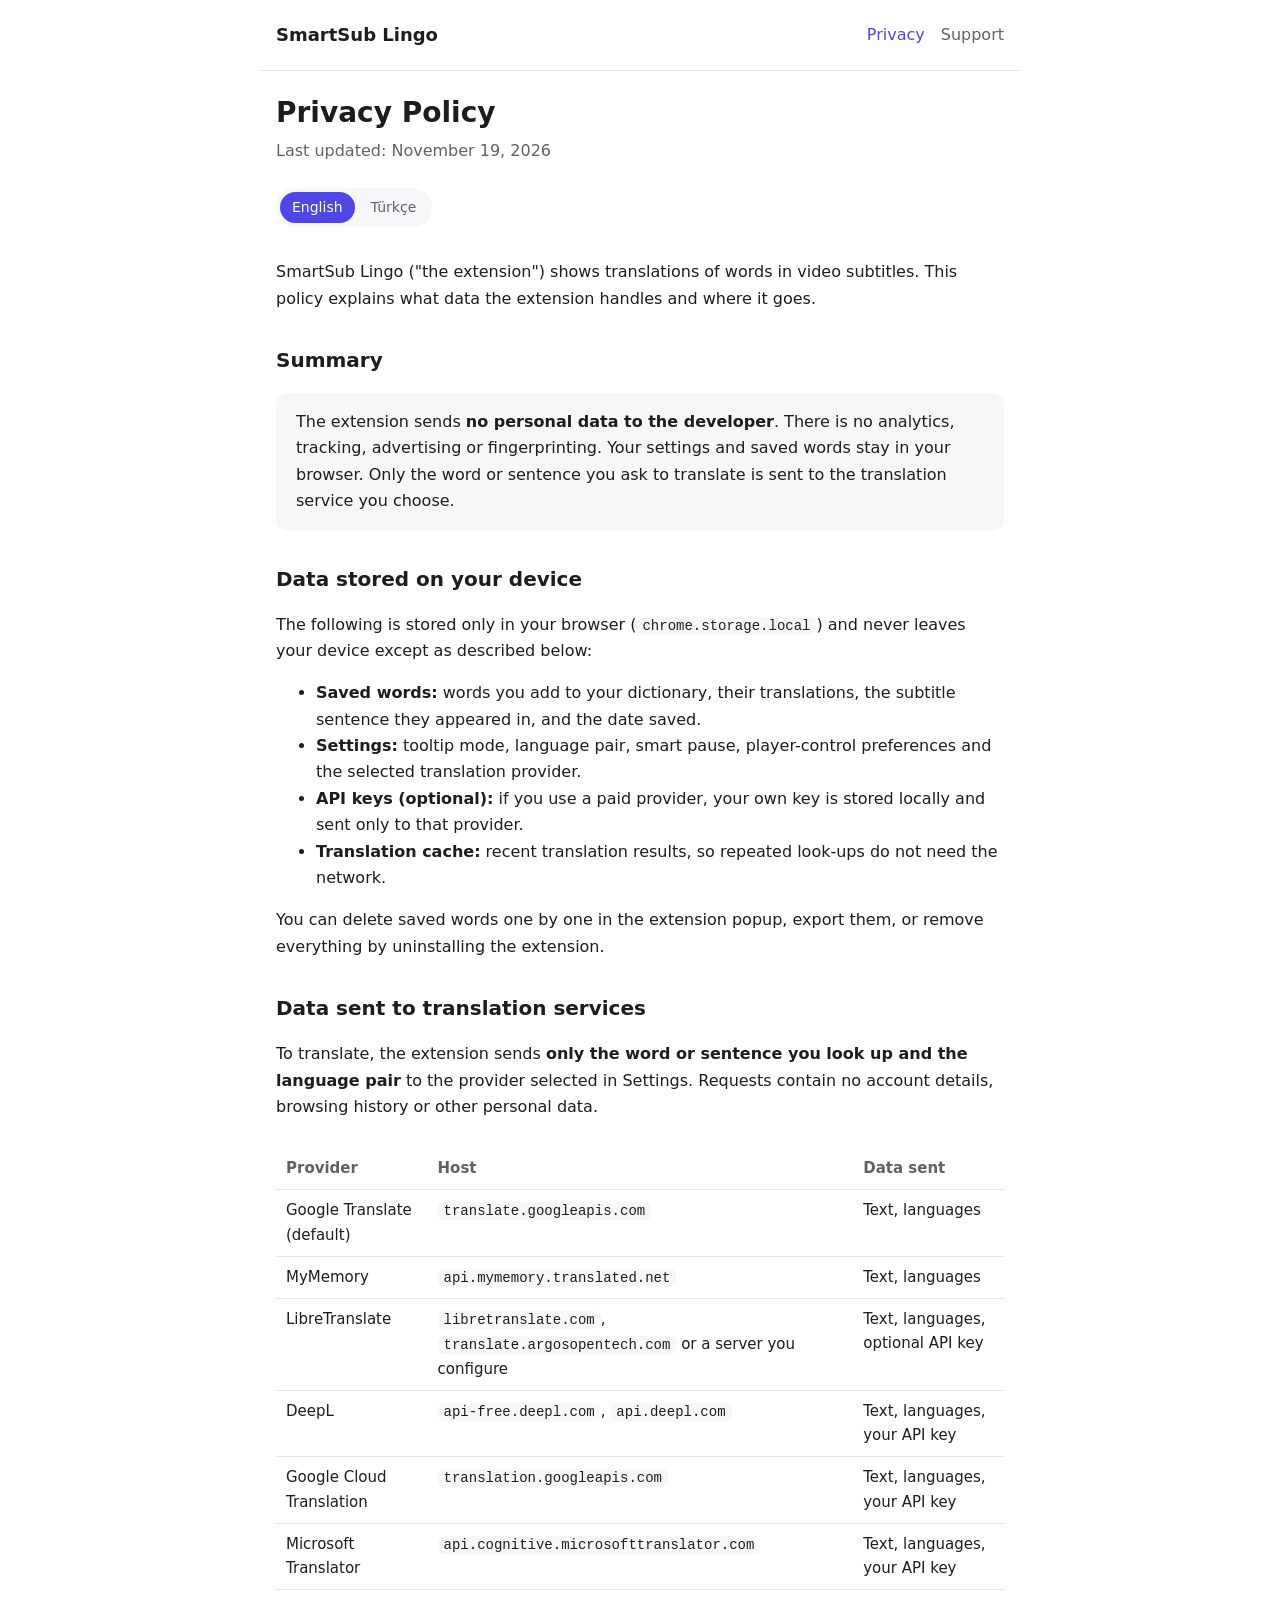
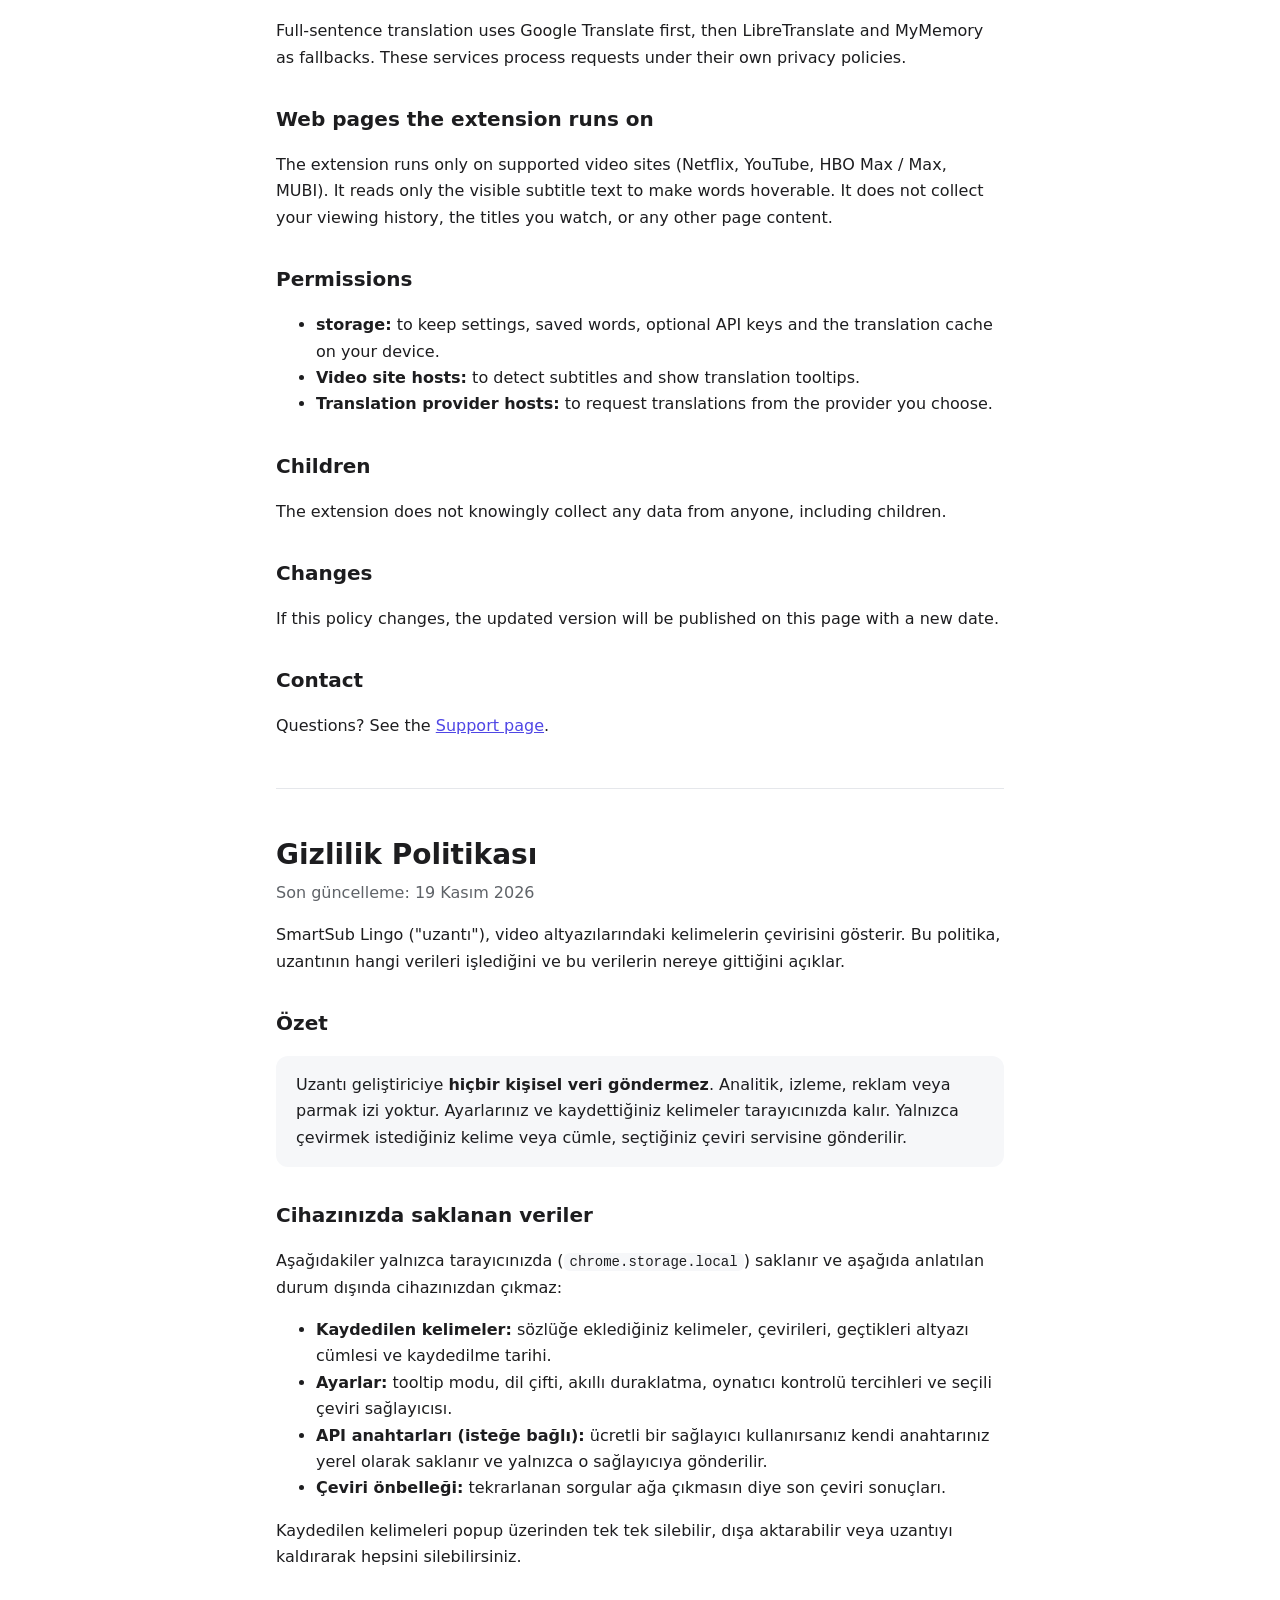
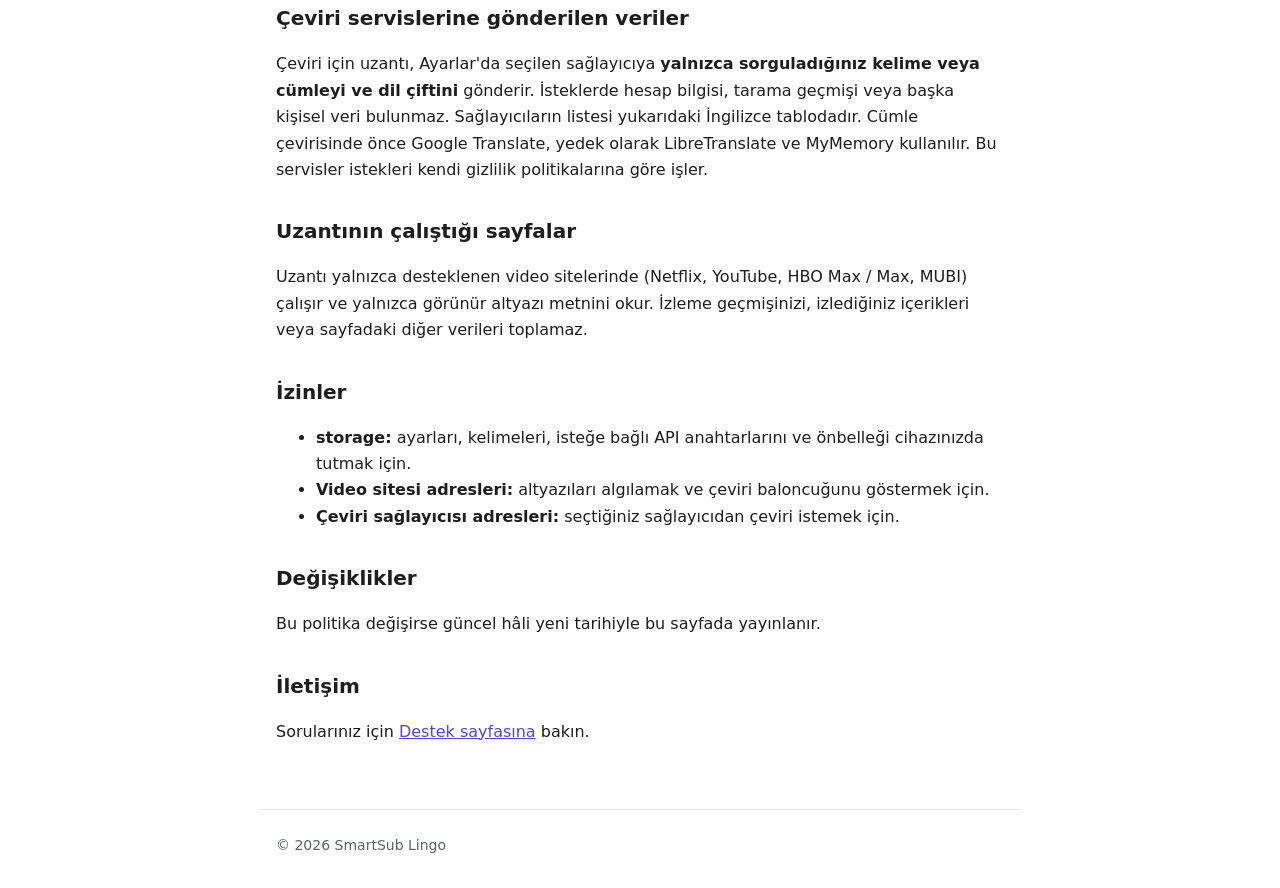
==== privacy.html @ 94be71d1 "Add landing, privacy policy and support pages" ====
<!doctype html>
<html lang="en">
<head>
<meta charset="utf-8">
<meta name="viewport" content="width=device-width, initial-scale=1">
<title>Privacy Policy — SmartSub Lingo</title>
<meta name="description" content="How the SmartSub Lingo browser extension handles your data.">
<link rel="stylesheet" href="style.css">
</head>
<body>
<header>
  <a class="brand" href="./">SmartSub Lingo</a>
  <nav><a href="privacy.html" aria-current="page">Privacy</a><a href="support.html">Support</a></nav>
</header>
<main>
  <h1>Privacy Policy</h1>
  <p class="meta">Last updated: November 19, 2026</p>
  <div class="lang"><a class="on" href="#en">English</a><a href="#tr">Türkçe</a></div>

  <section id="en">
    <p>SmartSub Lingo ("the extension") shows translations of words in video subtitles. This policy explains what data the extension handles and where it goes.</p>

    <h2>Summary</h2>
    <div class="card">
      <p style="margin:0">The extension sends <strong>no personal data to the developer</strong>. There is no analytics, tracking, advertising or fingerprinting. Your settings and saved words stay in your browser. Only the word or sentence you ask to translate is sent to the translation service you choose.</p>
    </div>

    <h2>Data stored on your device</h2>
    <p>The following is stored only in your browser (<code>chrome.storage.local</code>) and never leaves your device except as described below:</p>
    <ul>
      <li><strong>Saved words:</strong> words you add to your dictionary, their translations, the subtitle sentence they appeared in, and the date saved.</li>
      <li><strong>Settings:</strong> tooltip mode, language pair, smart pause, player-control preferences and the selected translation provider.</li>
      <li><strong>API keys (optional):</strong> if you use a paid provider, your own key is stored locally and sent only to that provider.</li>
      <li><strong>Translation cache:</strong> recent translation results, so repeated look-ups do not need the network.</li>
    </ul>
    <p>You can delete saved words one by one in the extension popup, export them, or remove everything by uninstalling the extension.</p>

    <h2>Data sent to translation services</h2>
    <p>To translate, the extension sends <strong>only the word or sentence you look up and the language pair</strong> to the provider selected in Settings. Requests contain no account details, browsing history or other personal data.</p>
    <div class="tablewrap"><table>
      <tr><th>Provider</th><th>Host</th><th>Data sent</th></tr>
      <tr><td>Google Translate (default)</td><td><code>translate.googleapis.com</code></td><td>Text, languages</td></tr>
      <tr><td>MyMemory</td><td><code>api.mymemory.translated.net</code></td><td>Text, languages</td></tr>
      <tr><td>LibreTranslate</td><td><code>libretranslate.com</code>, <code>translate.argosopentech.com</code> or a server you configure</td><td>Text, languages, optional API key</td></tr>
      <tr><td>DeepL</td><td><code>api-free.deepl.com</code>, <code>api.deepl.com</code></td><td>Text, languages, your API key</td></tr>
      <tr><td>Google Cloud Translation</td><td><code>translation.googleapis.com</code></td><td>Text, languages, your API key</td></tr>
      <tr><td>Microsoft Translator</td><td><code>api.cognitive.microsofttranslator.com</code></td><td>Text, languages, your API key</td></tr>
    </table></div>
    <p>Full-sentence translation uses Google Translate first, then LibreTranslate and MyMemory as fallbacks. These services process requests under their own privacy policies.</p>

    <h2>Web pages the extension runs on</h2>
    <p>The extension runs only on supported video sites (Netflix, YouTube, HBO Max / Max, MUBI). It reads only the visible subtitle text to make words hoverable. It does not collect your viewing history, the titles you watch, or any other page content.</p>

    <h2>Permissions</h2>
    <ul>
      <li><strong>storage:</strong> to keep settings, saved words, optional API keys and the translation cache on your device.</li>
      <li><strong>Video site hosts:</strong> to detect subtitles and show translation tooltips.</li>
      <li><strong>Translation provider hosts:</strong> to request translations from the provider you choose.</li>
    </ul>

    <h2>Children</h2>
    <p>The extension does not knowingly collect any data from anyone, including children.</p>

    <h2>Changes</h2>
    <p>If this policy changes, the updated version will be published on this page with a new date.</p>

    <h2>Contact</h2>
    <p>Questions? See the <a href="support.html">Support page</a>.</p>
  </section>

  <hr style="border:0;border-top:1px solid var(--line);margin:48px 0">

  <section id="tr" lang="tr">
    <h1>Gizlilik Politikası</h1>
    <p class="meta">Son güncelleme: 19 Kasım 2026</p>
    <p>SmartSub Lingo ("uzantı"), video altyazılarındaki kelimelerin çevirisini gösterir. Bu politika, uzantının hangi verileri işlediğini ve bu verilerin nereye gittiğini açıklar.</p>

    <h2>Özet</h2>
    <div class="card">
      <p style="margin:0">Uzantı geliştiriciye <strong>hiçbir kişisel veri göndermez</strong>. Analitik, izleme, reklam veya parmak izi yoktur. Ayarlarınız ve kaydettiğiniz kelimeler tarayıcınızda kalır. Yalnızca çevirmek istediğiniz kelime veya cümle, seçtiğiniz çeviri servisine gönderilir.</p>
    </div>

    <h2>Cihazınızda saklanan veriler</h2>
    <p>Aşağıdakiler yalnızca tarayıcınızda (<code>chrome.storage.local</code>) saklanır ve aşağıda anlatılan durum dışında cihazınızdan çıkmaz:</p>
    <ul>
      <li><strong>Kaydedilen kelimeler:</strong> sözlüğe eklediğiniz kelimeler, çevirileri, geçtikleri altyazı cümlesi ve kaydedilme tarihi.</li>
      <li><strong>Ayarlar:</strong> tooltip modu, dil çifti, akıllı duraklatma, oynatıcı kontrolü tercihleri ve seçili çeviri sağlayıcısı.</li>
      <li><strong>API anahtarları (isteğe bağlı):</strong> ücretli bir sağlayıcı kullanırsanız kendi anahtarınız yerel olarak saklanır ve yalnızca o sağlayıcıya gönderilir.</li>
      <li><strong>Çeviri önbelleği:</strong> tekrarlanan sorgular ağa çıkmasın diye son çeviri sonuçları.</li>
    </ul>
    <p>Kaydedilen kelimeleri popup üzerinden tek tek silebilir, dışa aktarabilir veya uzantıyı kaldırarak hepsini silebilirsiniz.</p>

    <h2>Çeviri servislerine gönderilen veriler</h2>
    <p>Çeviri için uzantı, Ayarlar'da seçilen sağlayıcıya <strong>yalnızca sorguladığınız kelime veya cümleyi ve dil çiftini</strong> gönderir. İsteklerde hesap bilgisi, tarama geçmişi veya başka kişisel veri bulunmaz. Sağlayıcıların listesi yukarıdaki İngilizce tablodadır. Cümle çevirisinde önce Google Translate, yedek olarak LibreTranslate ve MyMemory kullanılır. Bu servisler istekleri kendi gizlilik politikalarına göre işler.</p>

    <h2>Uzantının çalıştığı sayfalar</h2>
    <p>Uzantı yalnızca desteklenen video sitelerinde (Netflix, YouTube, HBO Max / Max, MUBI) çalışır ve yalnızca görünür altyazı metnini okur. İzleme geçmişinizi, izlediğiniz içerikleri veya sayfadaki diğer verileri toplamaz.</p>

    <h2>İzinler</h2>
    <ul>
      <li><strong>storage:</strong> ayarları, kelimeleri, isteğe bağlı API anahtarlarını ve önbelleği cihazınızda tutmak için.</li>
      <li><strong>Video sitesi adresleri:</strong> altyazıları algılamak ve çeviri baloncuğunu göstermek için.</li>
      <li><strong>Çeviri sağlayıcısı adresleri:</strong> seçtiğiniz sağlayıcıdan çeviri istemek için.</li>
    </ul>

    <h2>Değişiklikler</h2>
    <p>Bu politika değişirse güncel hâli yeni tarihiyle bu sayfada yayınlanır.</p>

    <h2>İletişim</h2>
    <p>Sorularınız için <a href="support.html">Destek sayfasına</a> bakın.</p>
  </section>
</main>
<footer>© 2026 SmartSub Lingo</footer>
</body>
</html>
---- style.css ----
:root{--bg:#fff;--fg:#1d1d1f;--muted:#5f6368;--accent:#4f46e5;--card:#f6f7f9;--line:#e5e7eb}
@media (prefers-color-scheme:dark){:root{--bg:#121214;--fg:#ececf1;--muted:#a1a1aa;--accent:#8b8cf8;--card:#1c1c20;--line:#2c2c33}}
*{box-sizing:border-box}
body{margin:0;background:var(--bg);color:var(--fg);font:16px/1.65 system-ui,-apple-system,"Segoe UI",Roboto,sans-serif}
header,main,footer{max-width:760px;margin:0 auto;padding:0 16px}
header{display:flex;justify-content:space-between;align-items:center;gap:12px;flex-wrap:wrap;padding-top:20px;padding-bottom:20px;border-bottom:1px solid var(--line)}
header a.brand{font-weight:700;color:var(--fg);text-decoration:none;font-size:18px}
nav a{color:var(--muted);text-decoration:none;margin-left:16px}
nav a:hover,nav a[aria-current]{color:var(--accent)}
main{padding-top:24px;padding-bottom:48px}
h1{font-size:28px;line-height:1.25;margin:0 0 8px}
h2{font-size:20px;margin:32px 0 8px}
h3{font-size:17px;margin:20px 0 4px}
p.meta{color:var(--muted);margin-top:0}
a{color:var(--accent)}
table{width:100%;border-collapse:collapse;margin:12px 0;font-size:15px}
th,td{text-align:left;padding:8px 10px;border-bottom:1px solid var(--line);vertical-align:top}
th{color:var(--muted);font-weight:600}
.tablewrap{overflow-x:auto}
.lang{display:inline-flex;gap:4px;background:var(--card);border-radius:999px;padding:4px;margin:8px 0 16px}
.lang a{padding:4px 12px;border-radius:999px;text-decoration:none;color:var(--muted);font-size:14px}
.lang a.on{background:var(--accent);color:#fff}
.card{background:var(--card);border-radius:12px;padding:16px 20px;margin:16px 0}
details{border-bottom:1px solid var(--line);padding:10px 0}
summary{cursor:pointer;font-weight:600}
footer{color:var(--muted);font-size:14px;padding-top:24px;padding-bottom:32px;border-top:1px solid var(--line)}
code{background:var(--card);padding:1px 6px;border-radius:6px;font-size:14px}
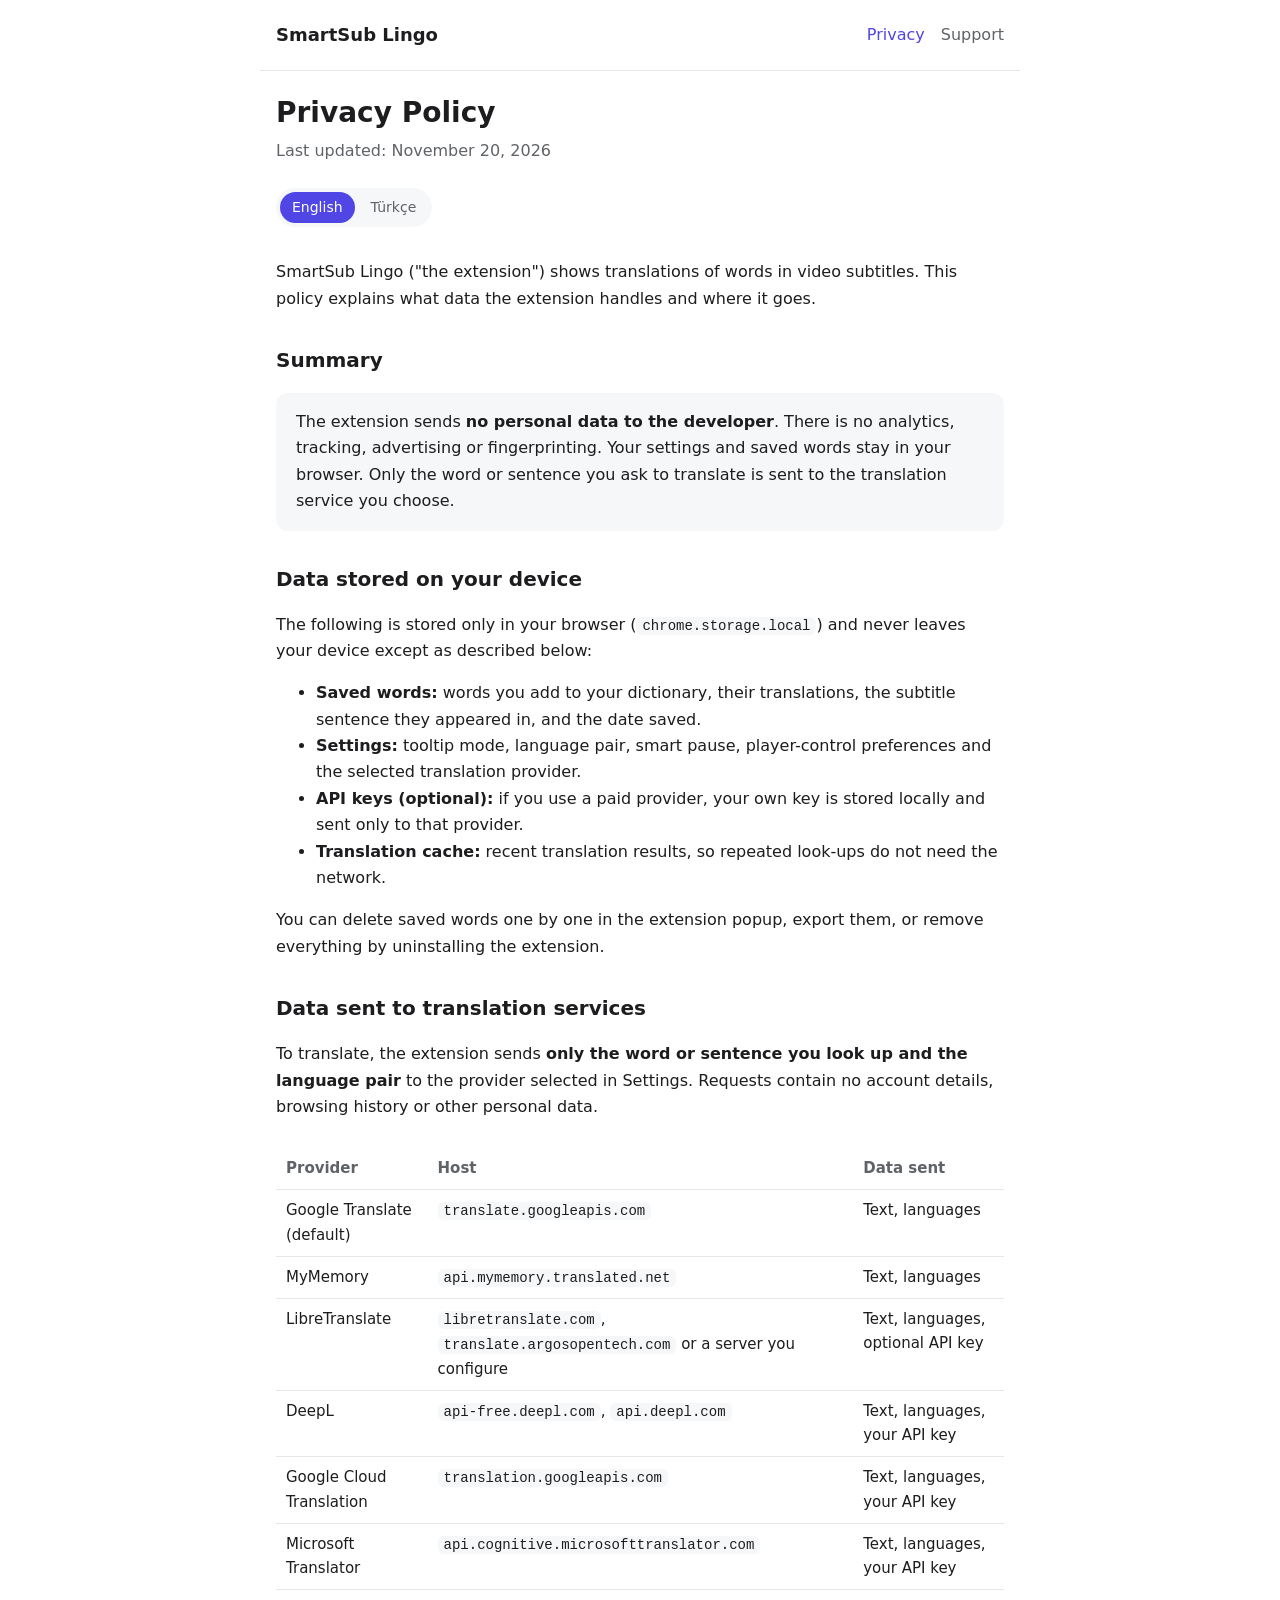
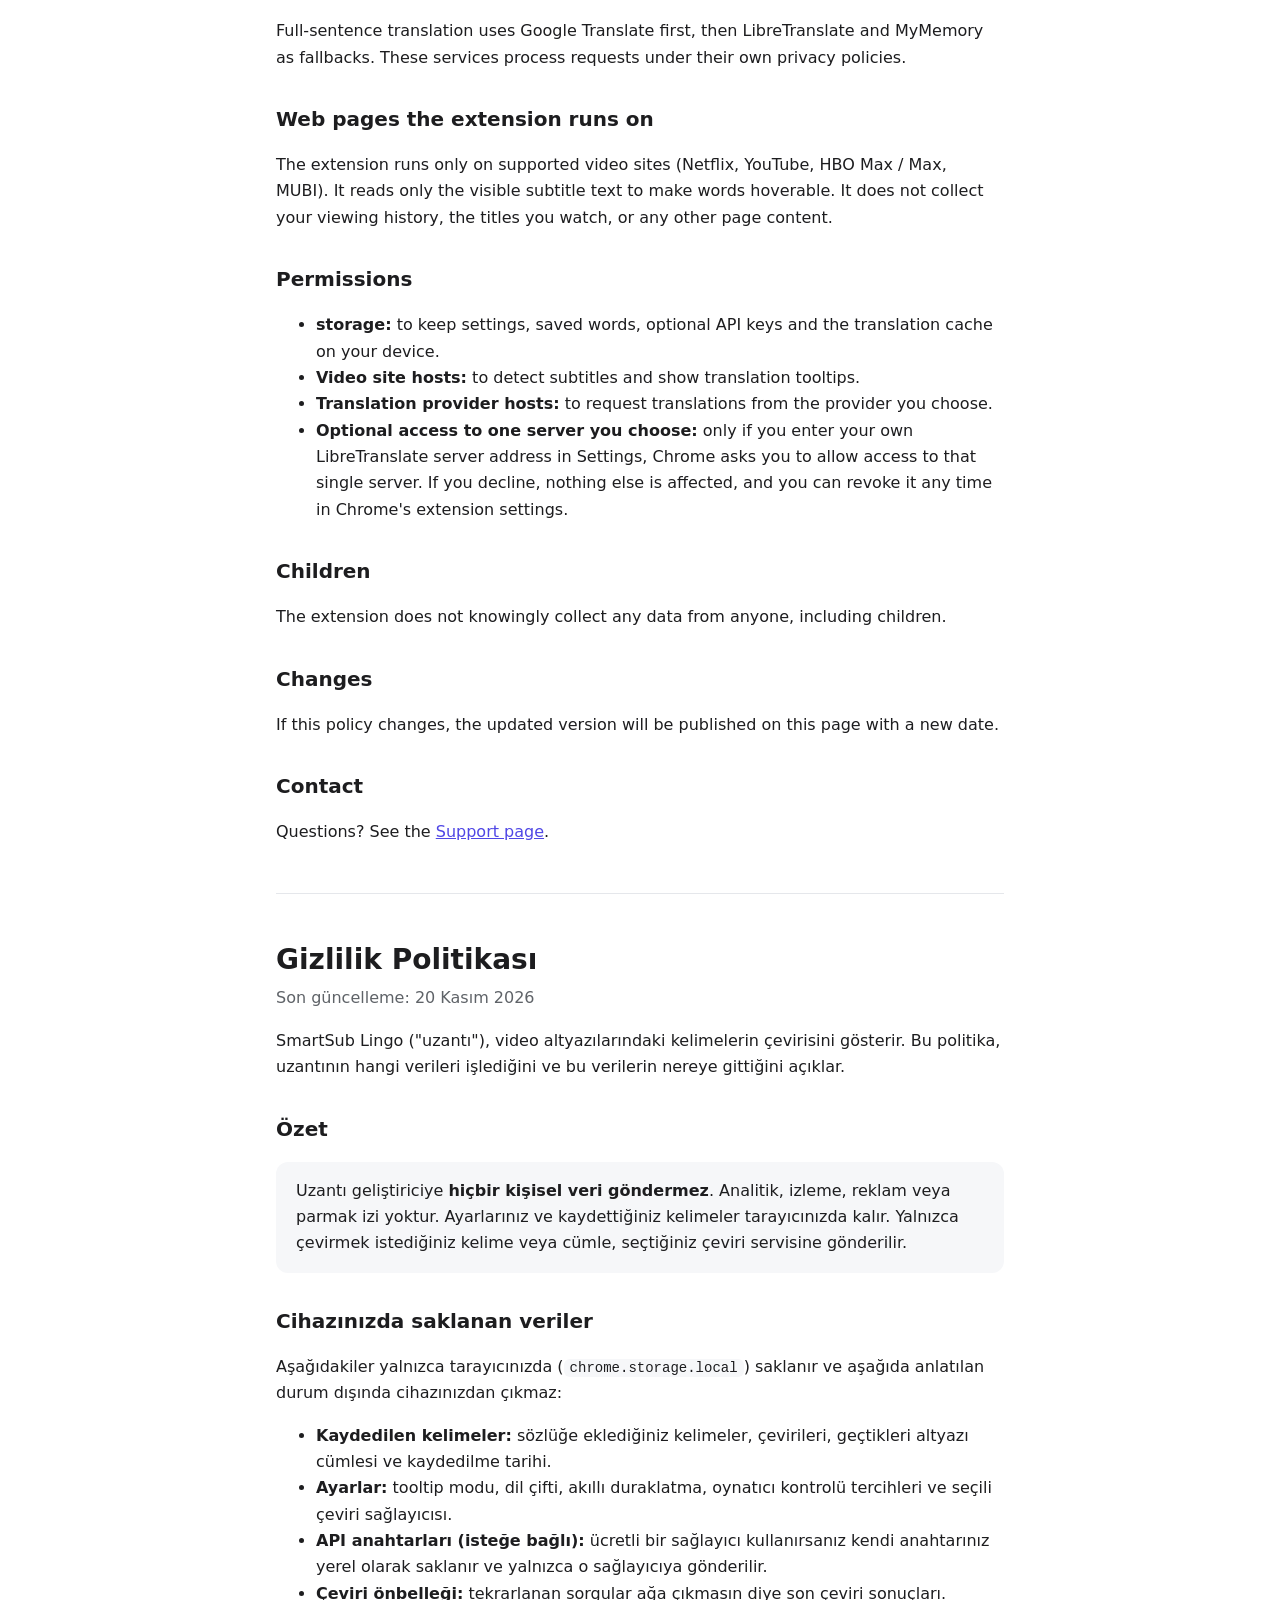
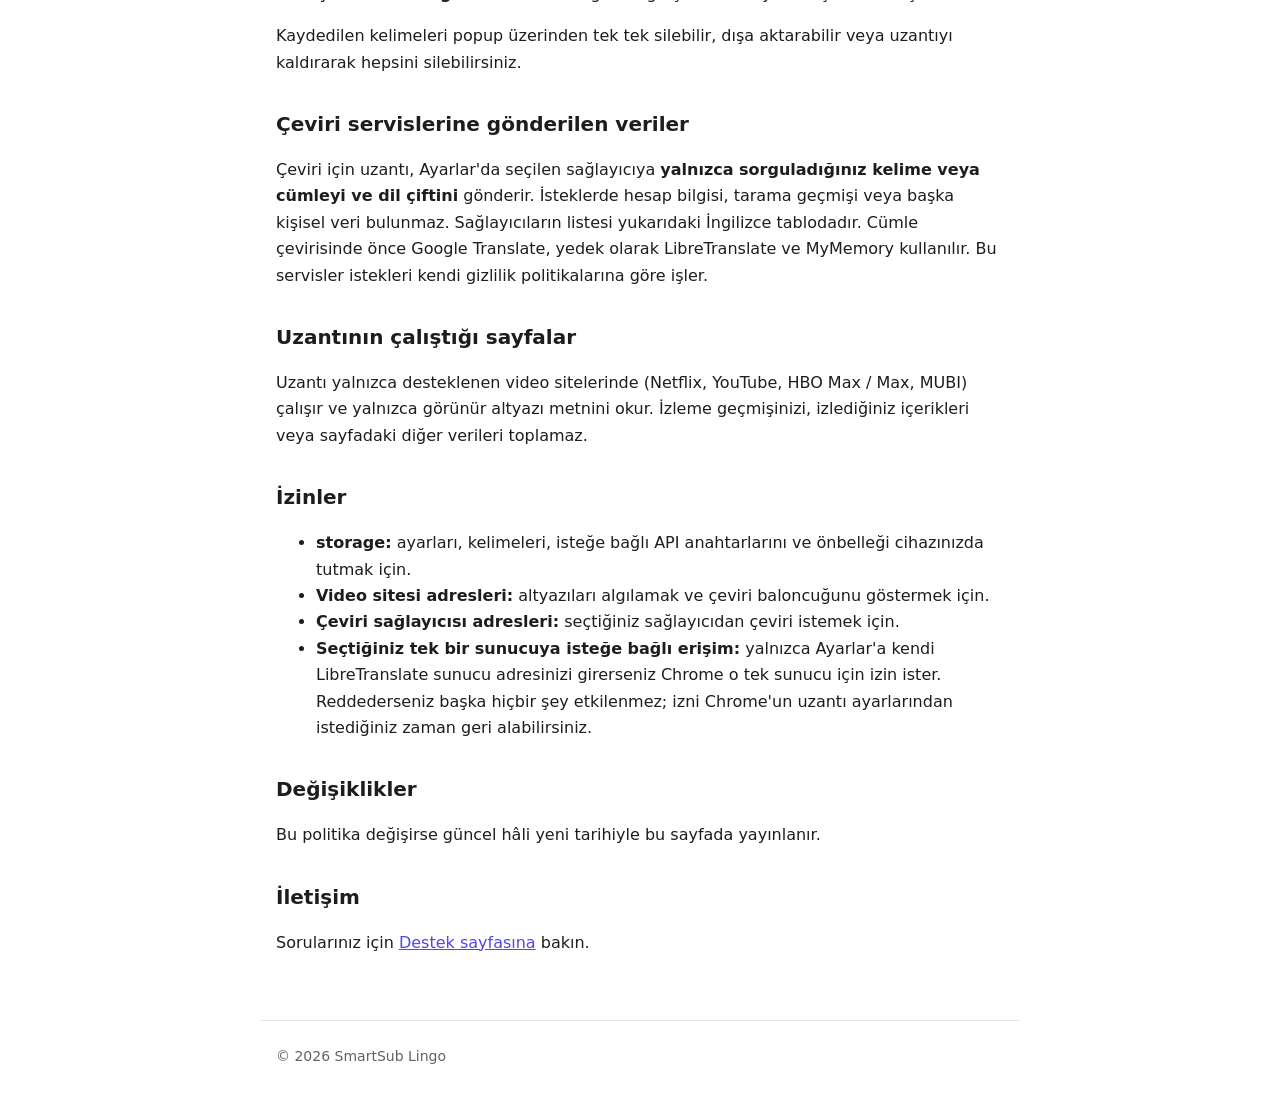
==== commit a37f6df8: "Privacy: describe optional access to a custom LibreTranslate server" ====
--- a/privacy.html
+++ b/privacy.html
@@ -14,7 +14,7 @@
 </header>
 <main>
   <h1>Privacy Policy</h1>
-  <p class="meta">Last updated: November 19, 2026</p>
+  <p class="meta">Last updated: November 20, 2026</p>
   <div class="lang"><a class="on" href="#en">English</a><a href="#tr">Türkçe</a></div>
 
   <section id="en">
@@ -56,6 +56,7 @@
       <li><strong>storage:</strong> to keep settings, saved words, optional API keys and the translation cache on your device.</li>
       <li><strong>Video site hosts:</strong> to detect subtitles and show translation tooltips.</li>
       <li><strong>Translation provider hosts:</strong> to request translations from the provider you choose.</li>
+      <li><strong>Optional access to one server you choose:</strong> only if you enter your own LibreTranslate server address in Settings, Chrome asks you to allow access to that single server. If you decline, nothing else is affected, and you can revoke it any time in Chrome's extension settings.</li>
     </ul>
 
     <h2>Children</h2>
@@ -72,7 +73,7 @@
 
   <section id="tr" lang="tr">
     <h1>Gizlilik Politikası</h1>
-    <p class="meta">Son güncelleme: 19 Kasım 2026</p>
+    <p class="meta">Son güncelleme: 20 Kasım 2026</p>
     <p>SmartSub Lingo ("uzantı"), video altyazılarındaki kelimelerin çevirisini gösterir. Bu politika, uzantının hangi verileri işlediğini ve bu verilerin nereye gittiğini açıklar.</p>
 
     <h2>Özet</h2>
@@ -101,6 +102,7 @@
       <li><strong>storage:</strong> ayarları, kelimeleri, isteğe bağlı API anahtarlarını ve önbelleği cihazınızda tutmak için.</li>
       <li><strong>Video sitesi adresleri:</strong> altyazıları algılamak ve çeviri baloncuğunu göstermek için.</li>
       <li><strong>Çeviri sağlayıcısı adresleri:</strong> seçtiğiniz sağlayıcıdan çeviri istemek için.</li>
+      <li><strong>Seçtiğiniz tek bir sunucuya isteğe bağlı erişim:</strong> yalnızca Ayarlar'a kendi LibreTranslate sunucu adresinizi girerseniz Chrome o tek sunucu için izin ister. Reddederseniz başka hiçbir şey etkilenmez; izni Chrome'un uzantı ayarlarından istediğiniz zaman geri alabilirsiniz.</li>
     </ul>
 
     <h2>Değişiklikler</h2>
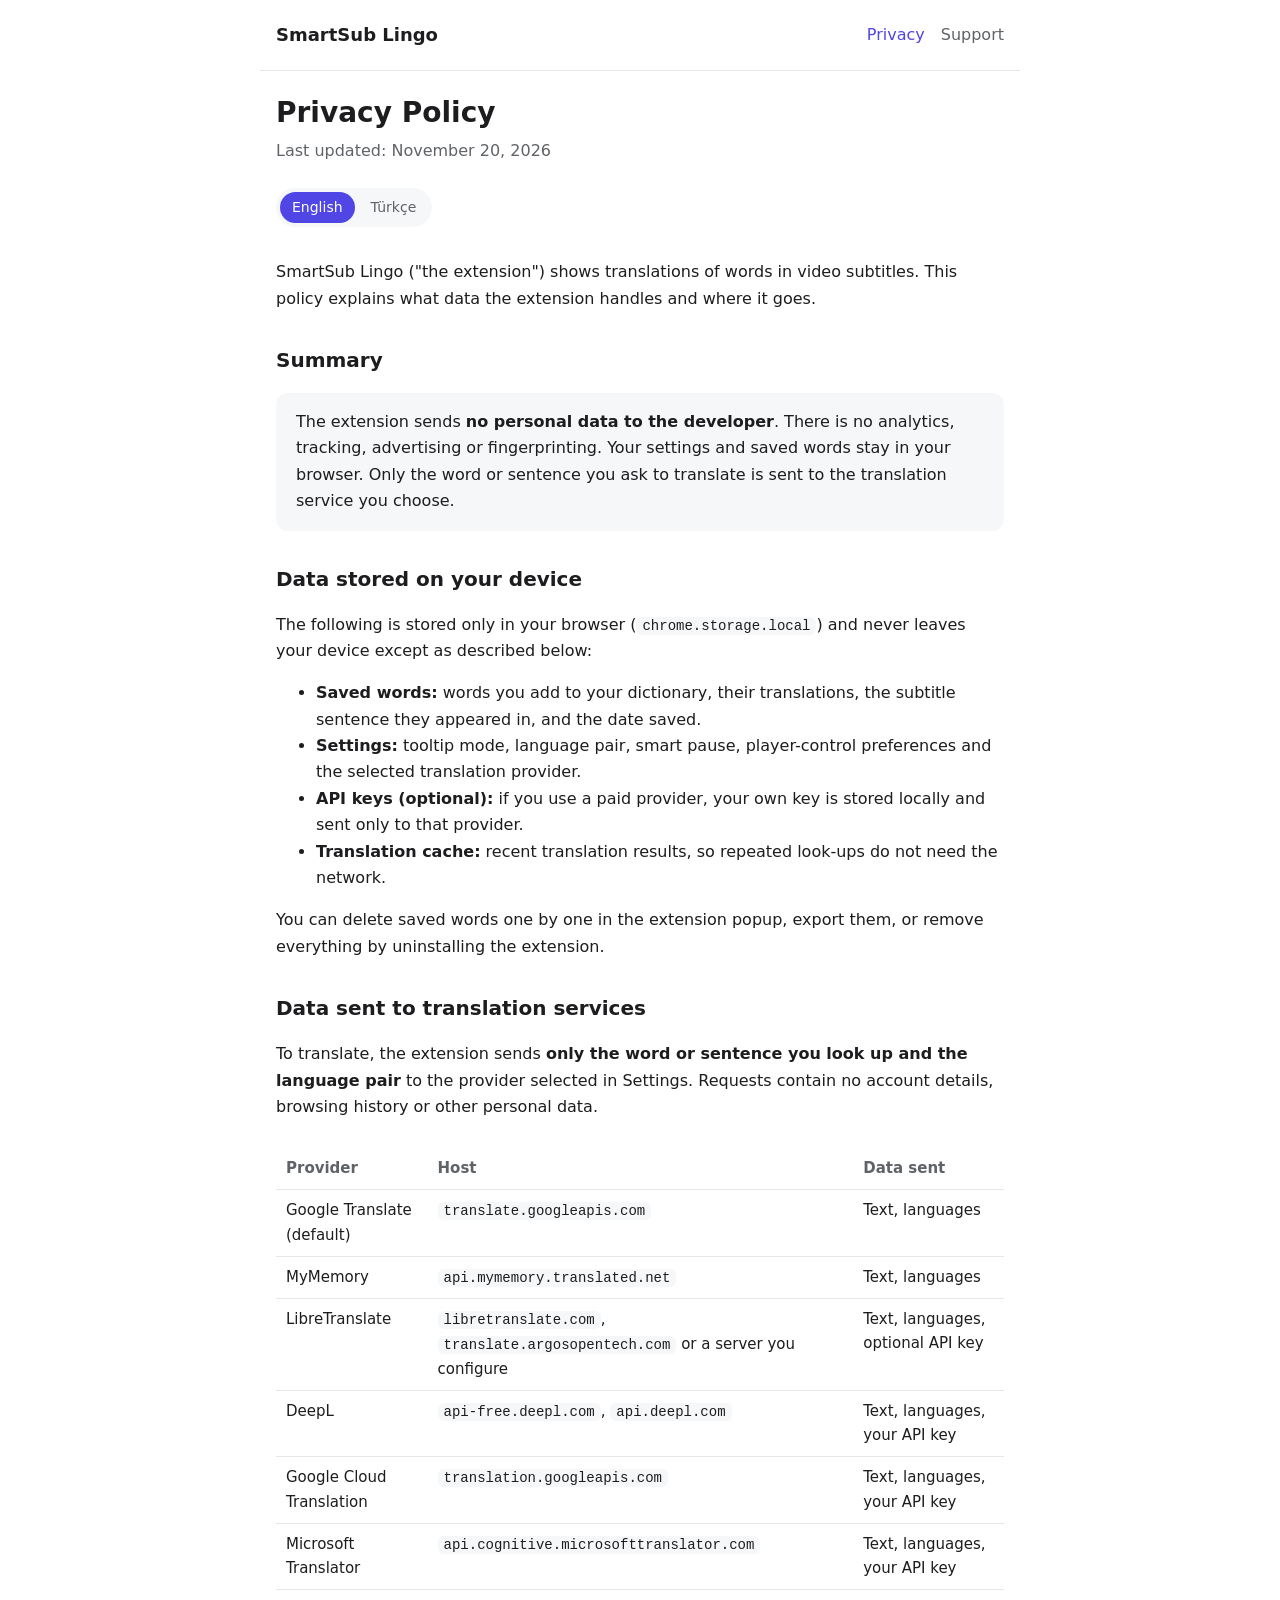
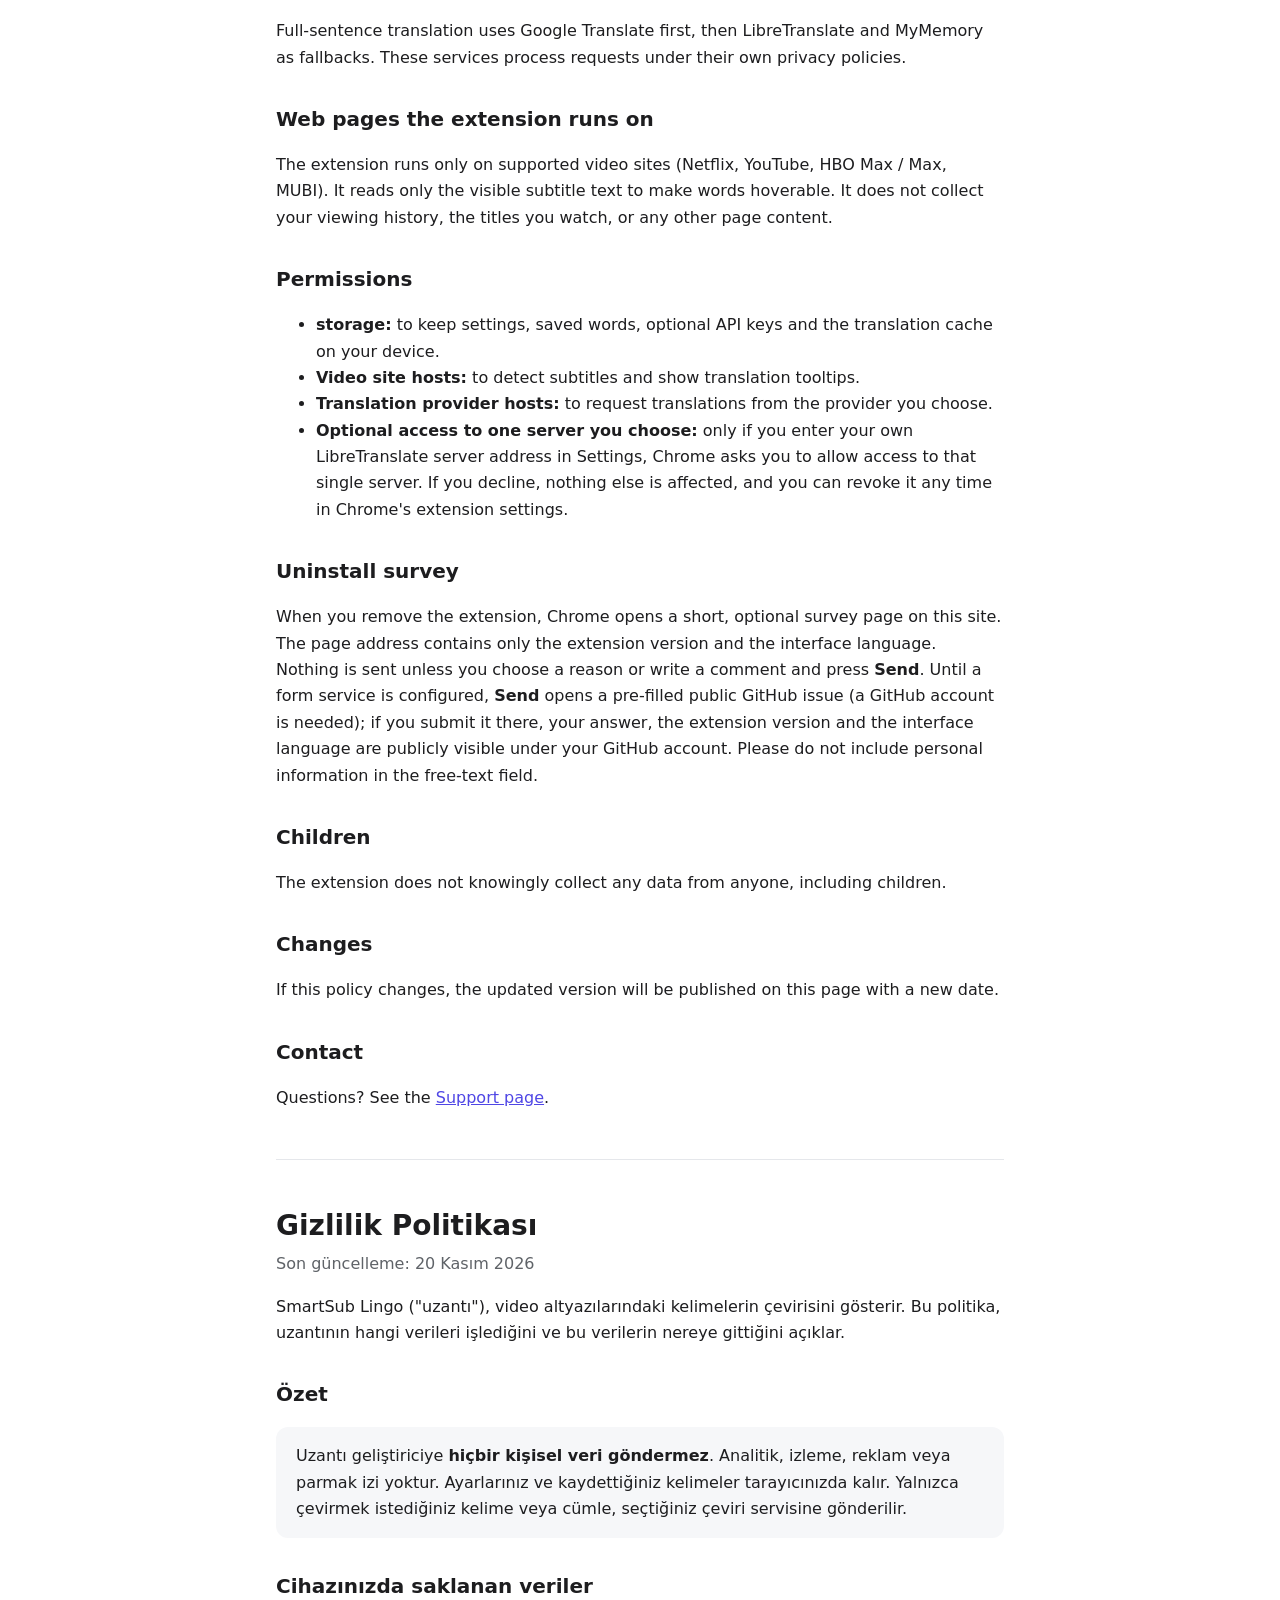
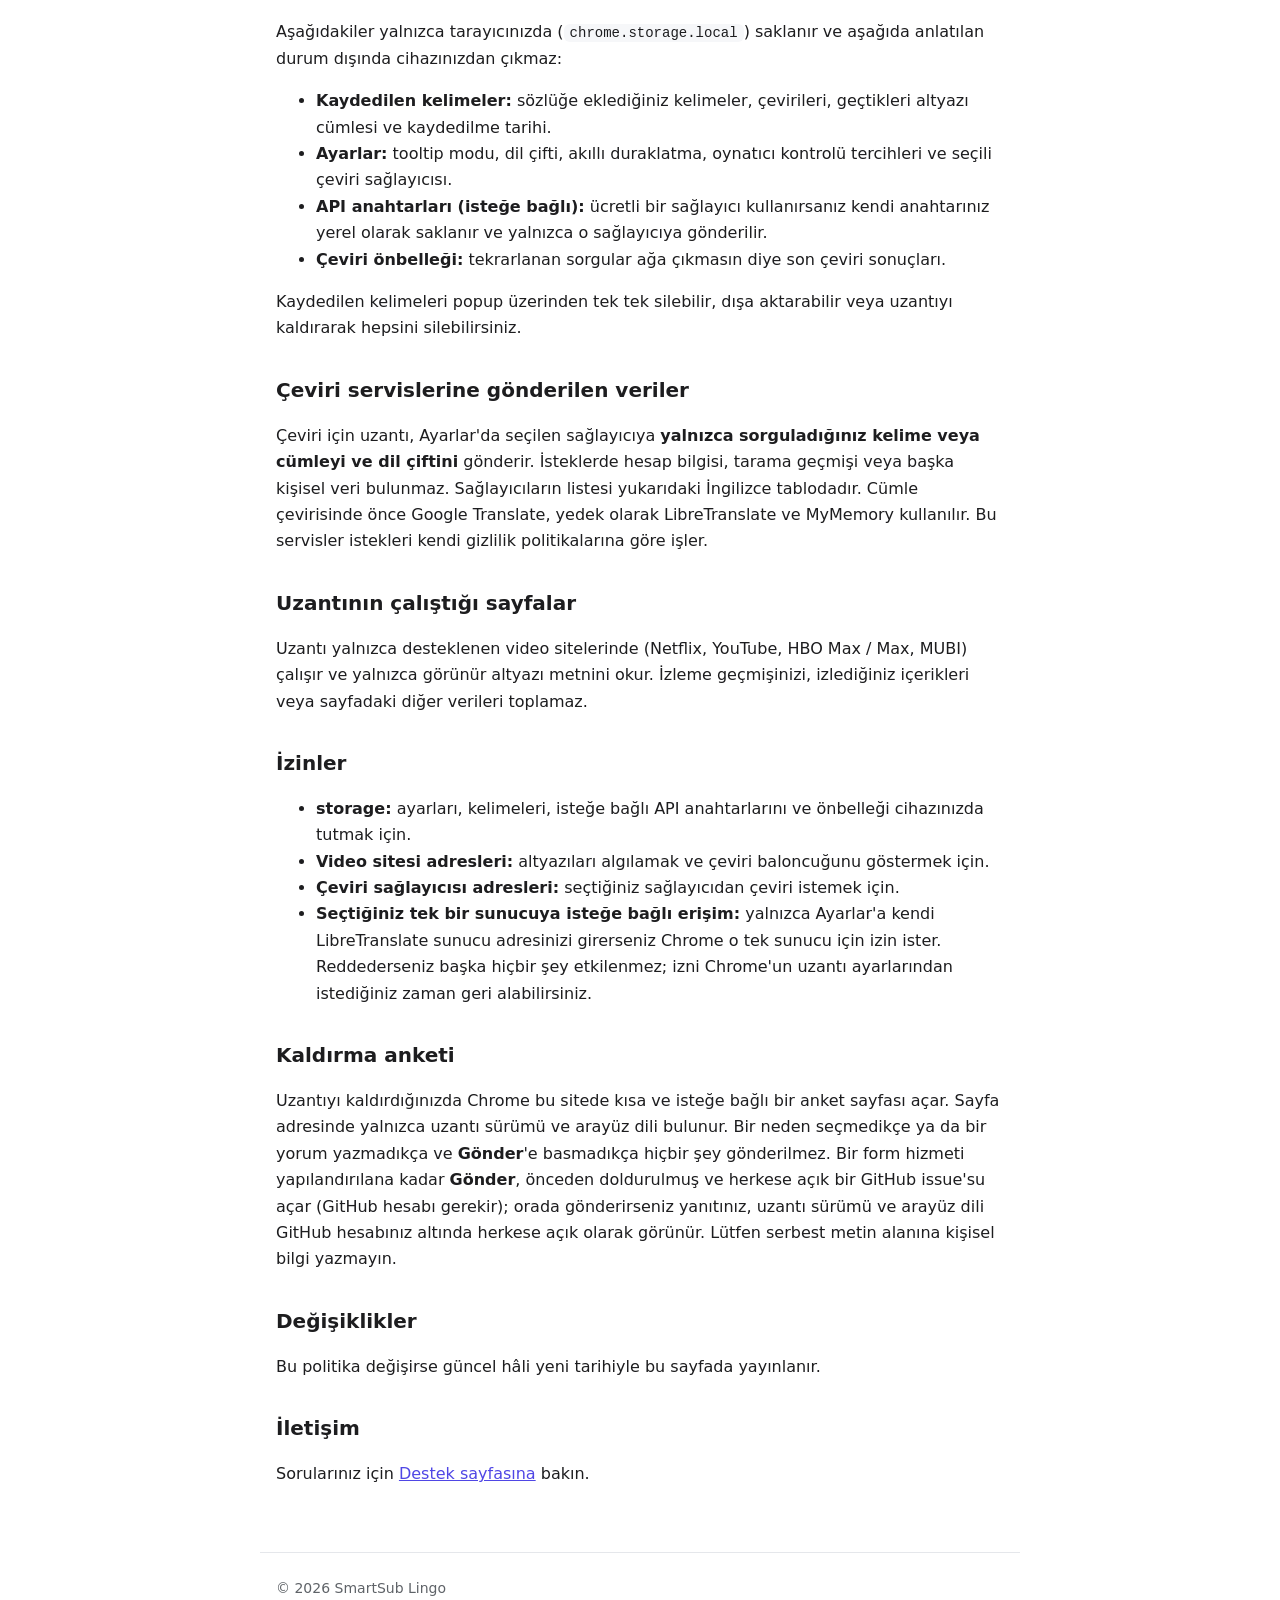
==== commit 8dd13c4b: "Add uninstall survey page; describe it in the privacy policy - uninstall.html: optional, bilingual (" ====
--- a/privacy.html
+++ b/privacy.html
@@ -59,6 +59,9 @@
       <li><strong>Optional access to one server you choose:</strong> only if you enter your own LibreTranslate server address in Settings, Chrome asks you to allow access to that single server. If you decline, nothing else is affected, and you can revoke it any time in Chrome's extension settings.</li>
     </ul>
 
+    <h2>Uninstall survey</h2>
+    <p>When you remove the extension, Chrome opens a short, optional survey page on this site. The page address contains only the extension version and the interface language. Nothing is sent unless you choose a reason or write a comment and press <strong>Send</strong>. Until a form service is configured, <strong>Send</strong> opens a pre-filled public GitHub issue (a GitHub account is needed); if you submit it there, your answer, the extension version and the interface language are publicly visible under your GitHub account. Please do not include personal information in the free-text field.</p>
+
     <h2>Children</h2>
     <p>The extension does not knowingly collect any data from anyone, including children.</p>
 
@@ -105,6 +108,9 @@
       <li><strong>Seçtiğiniz tek bir sunucuya isteğe bağlı erişim:</strong> yalnızca Ayarlar'a kendi LibreTranslate sunucu adresinizi girerseniz Chrome o tek sunucu için izin ister. Reddederseniz başka hiçbir şey etkilenmez; izni Chrome'un uzantı ayarlarından istediğiniz zaman geri alabilirsiniz.</li>
     </ul>
 
+    <h2>Kaldırma anketi</h2>
+    <p>Uzantıyı kaldırdığınızda Chrome bu sitede kısa ve isteğe bağlı bir anket sayfası açar. Sayfa adresinde yalnızca uzantı sürümü ve arayüz dili bulunur. Bir neden seçmedikçe ya da bir yorum yazmadıkça ve <strong>Gönder</strong>'e basmadıkça hiçbir şey gönderilmez. Bir form hizmeti yapılandırılana kadar <strong>Gönder</strong>, önceden doldurulmuş ve herkese açık bir GitHub issue'su açar (GitHub hesabı gerekir); orada gönderirseniz yanıtınız, uzantı sürümü ve arayüz dili GitHub hesabınız altında herkese açık olarak görünür. Lütfen serbest metin alanına kişisel bilgi yazmayın.</p>
+
     <h2>Değişiklikler</h2>
     <p>Bu politika değişirse güncel hâli yeni tarihiyle bu sayfada yayınlanır.</p>
 
--- a/style.css
+++ b/style.css
@@ -19,7 +19,7 @@
 .tablewrap{overflow-x:auto}
 .lang{display:inline-flex;gap:4px;background:var(--card);border-radius:999px;padding:4px;margin:8px 0 16px}
 .lang a{padding:4px 12px;border-radius:999px;text-decoration:none;color:var(--muted);font-size:14px}
-.lang a.on{background:var(--accent);color:#fff}
+.lang a.on{background:var(--accent);color:var(--bg)}
 .card{background:var(--card);border-radius:12px;padding:16px 20px;margin:16px 0}
 details{border-bottom:1px solid var(--line);padding:10px 0}
 summary{cursor:pointer;font-weight:600}
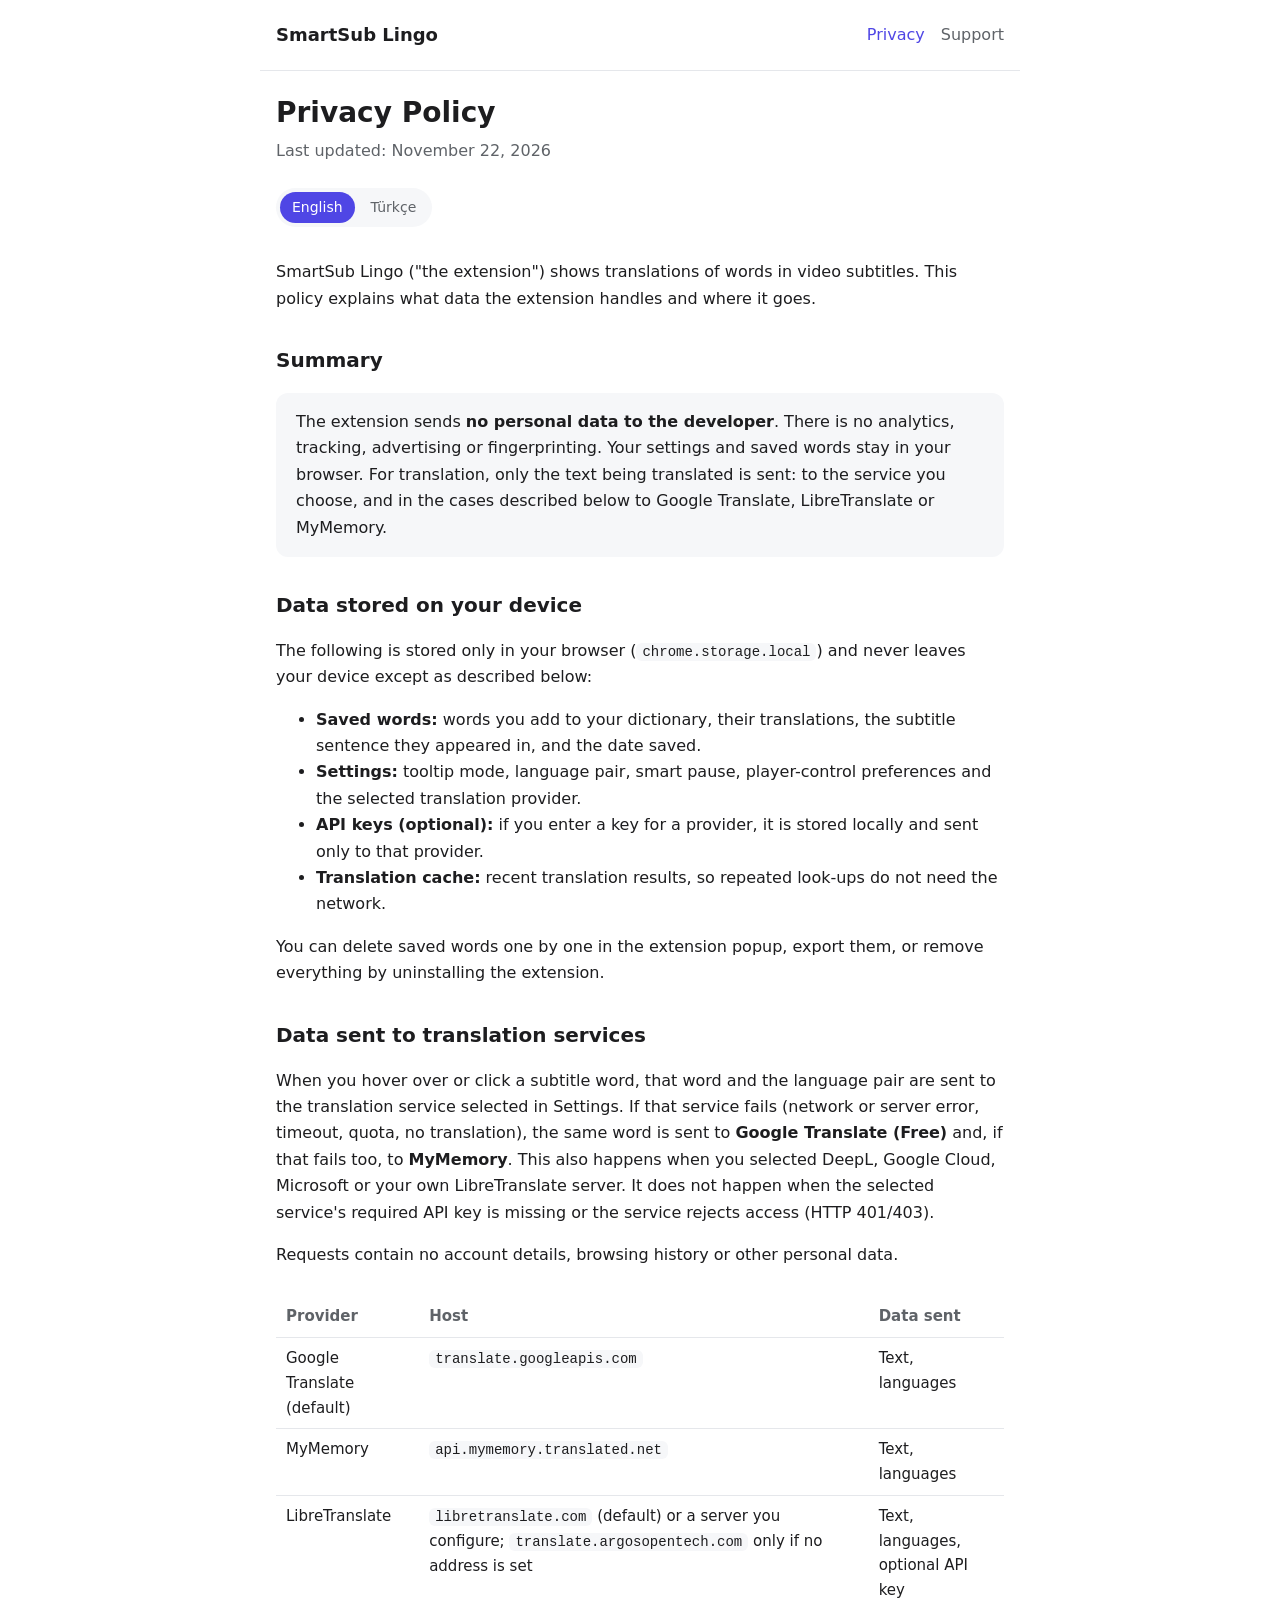
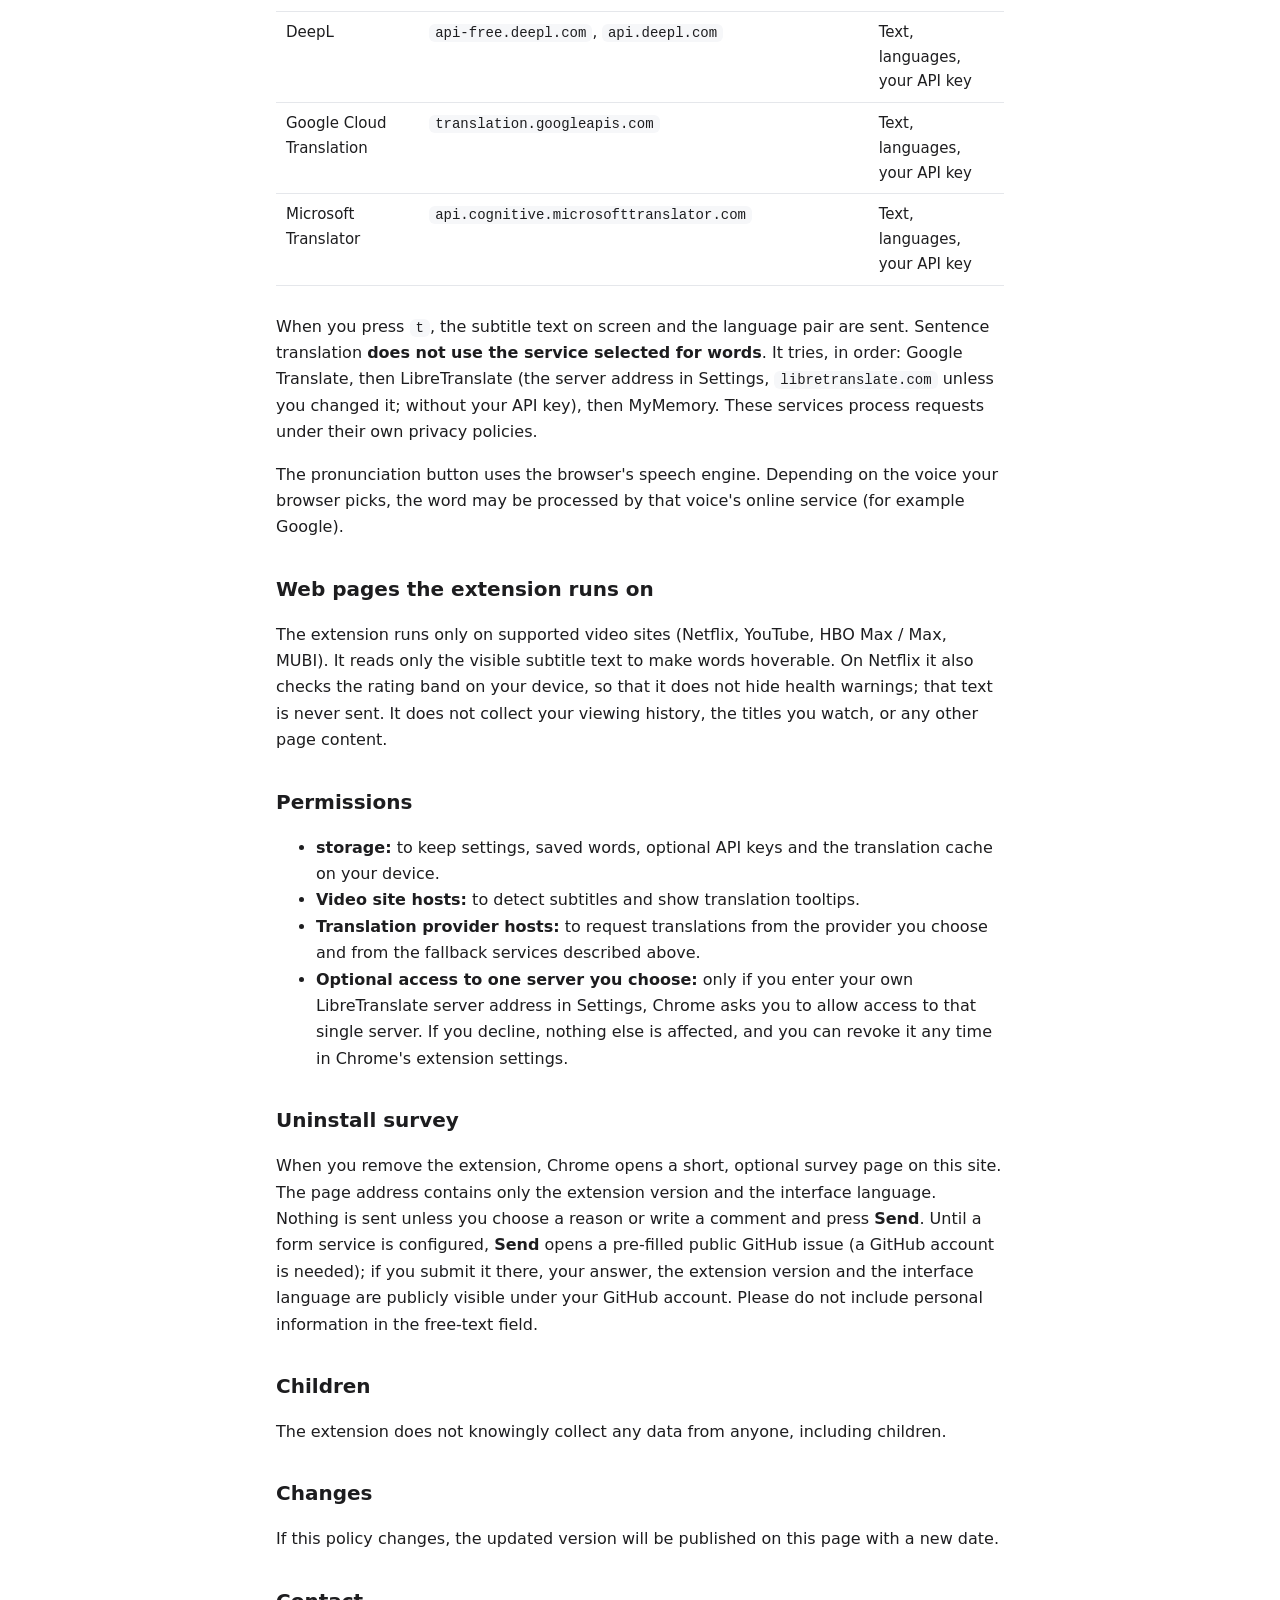
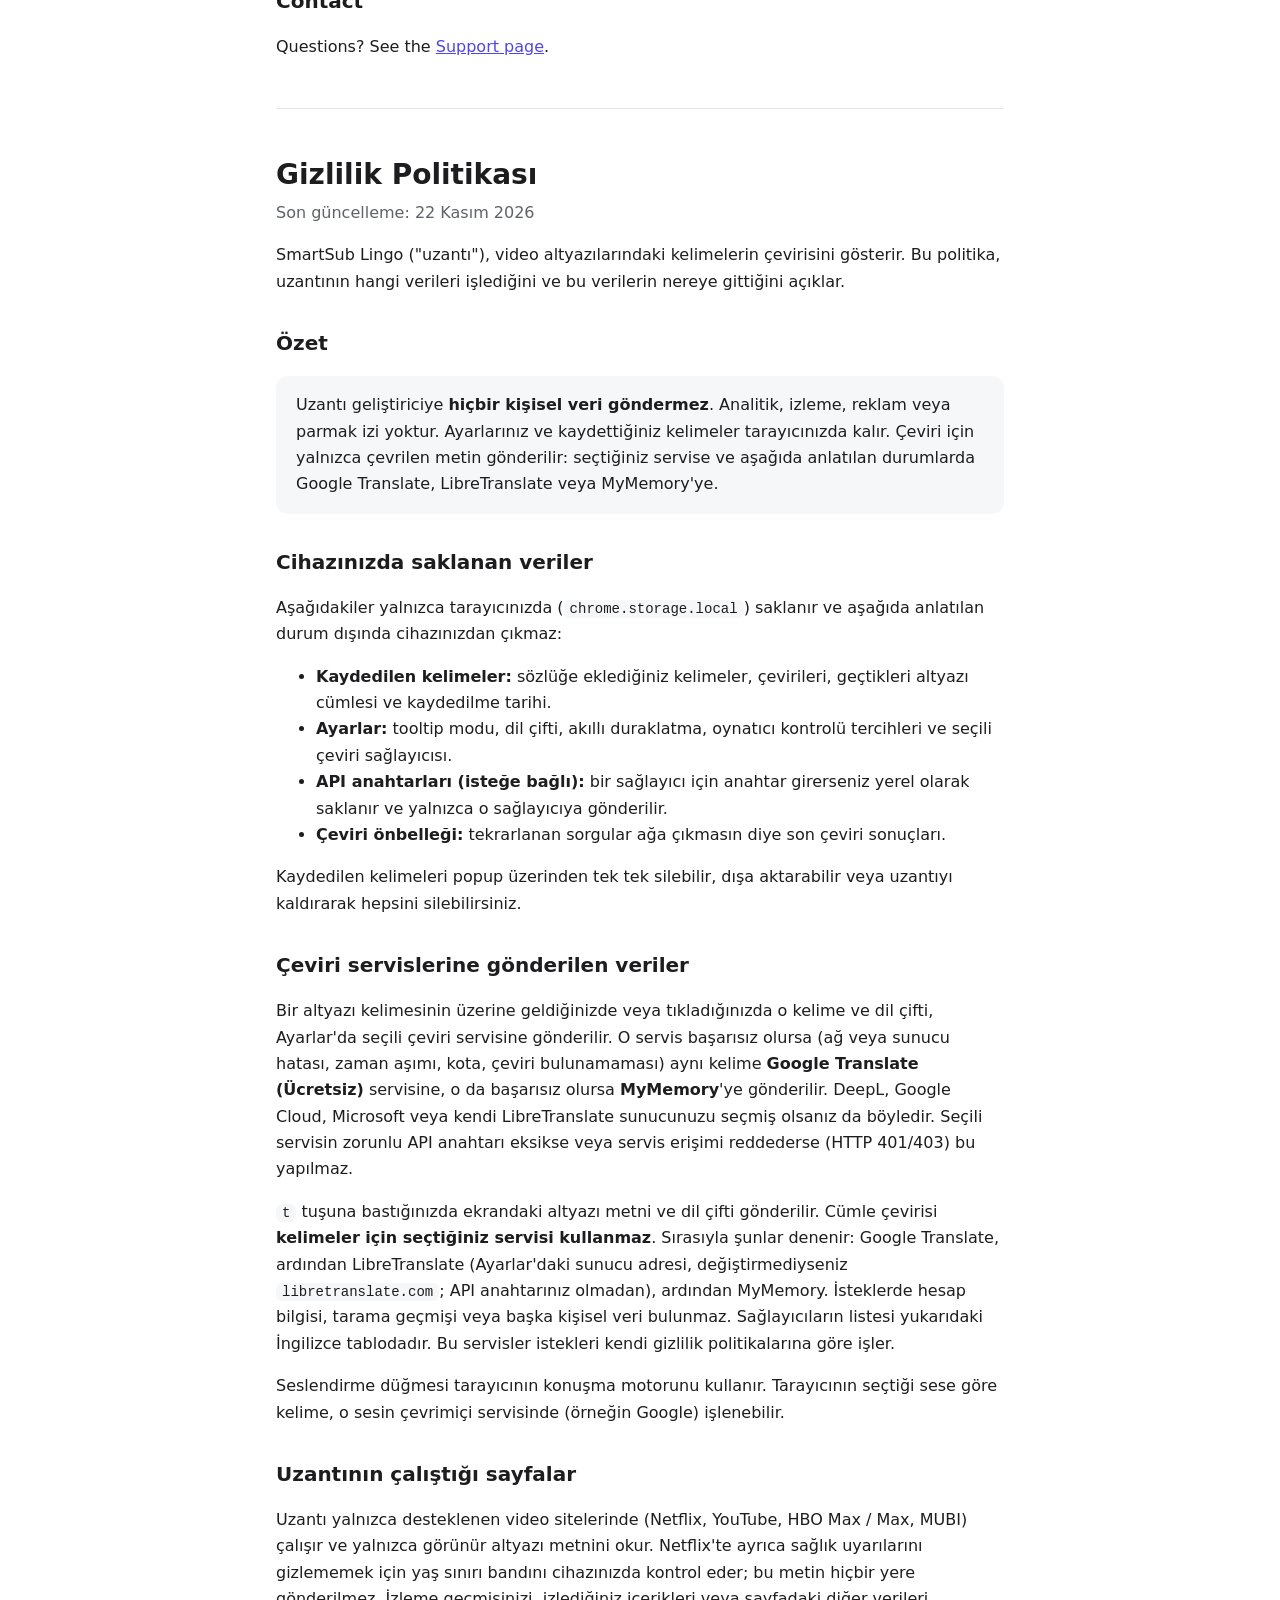
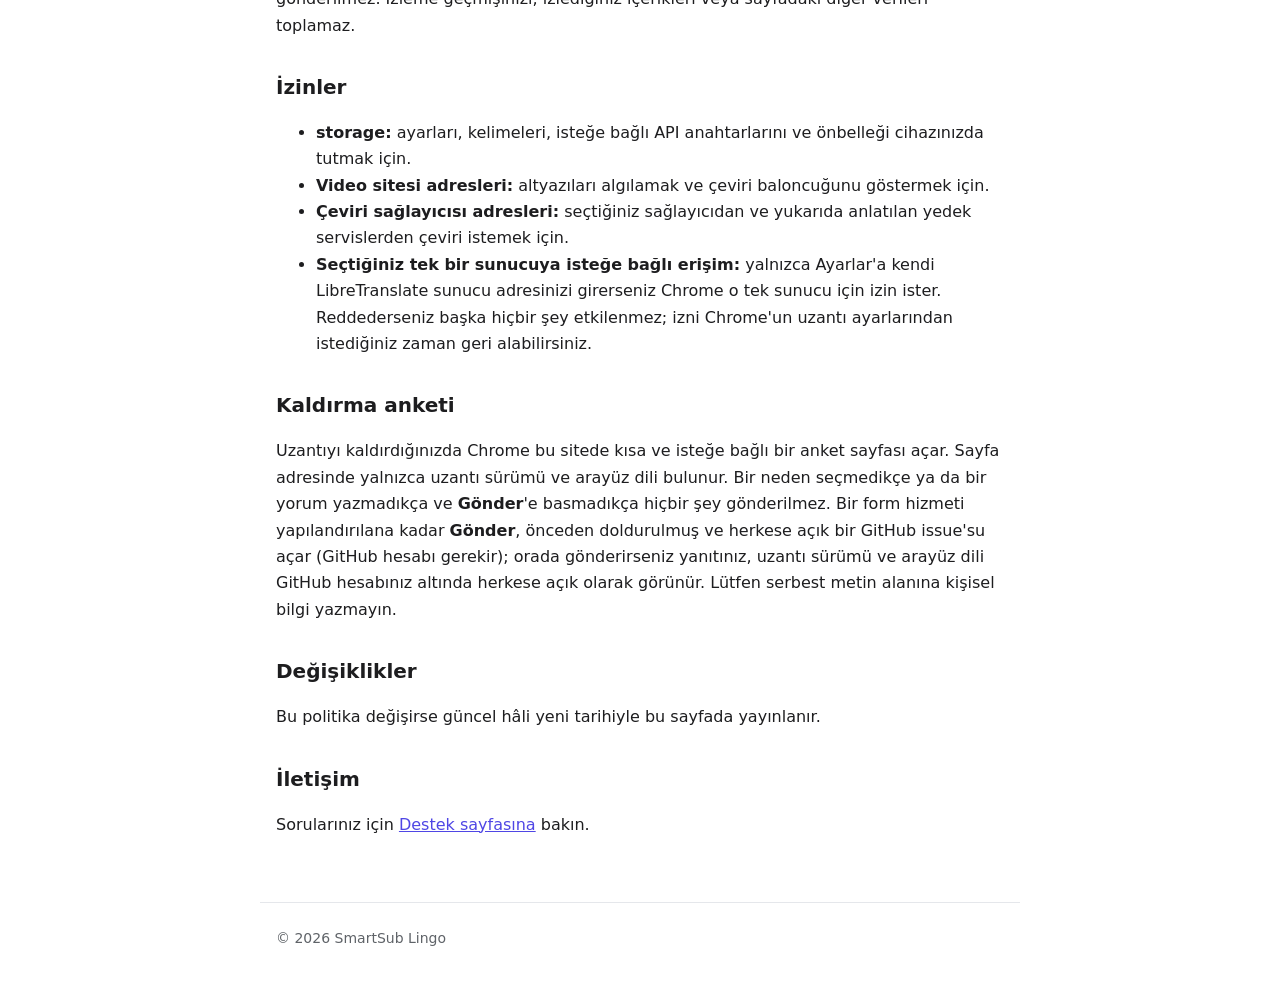
==== commit 6568c332: "Privacy: describe fallback services and sentence translation Words can fall back to Google Translate" ====
--- a/privacy.html
+++ b/privacy.html
@@ -14,7 +14,7 @@
 </header>
 <main>
   <h1>Privacy Policy</h1>
-  <p class="meta">Last updated: November 20, 2026</p>
+  <p class="meta">Last updated: November 22, 2026</p>
   <div class="lang"><a class="on" href="#en">English</a><a href="#tr">Türkçe</a></div>
 
   <section id="en">
@@ -22,7 +22,7 @@
 
     <h2>Summary</h2>
     <div class="card">
-      <p style="margin:0">The extension sends <strong>no personal data to the developer</strong>. There is no analytics, tracking, advertising or fingerprinting. Your settings and saved words stay in your browser. Only the word or sentence you ask to translate is sent to the translation service you choose.</p>
+      <p style="margin:0">The extension sends <strong>no personal data to the developer</strong>. There is no analytics, tracking, advertising or fingerprinting. Your settings and saved words stay in your browser. For translation, only the text being translated is sent: to the service you choose, and in the cases described below to Google Translate, LibreTranslate or MyMemory.</p>
     </div>
 
     <h2>Data stored on your device</h2>
@@ -30,32 +30,34 @@
     <ul>
       <li><strong>Saved words:</strong> words you add to your dictionary, their translations, the subtitle sentence they appeared in, and the date saved.</li>
       <li><strong>Settings:</strong> tooltip mode, language pair, smart pause, player-control preferences and the selected translation provider.</li>
-      <li><strong>API keys (optional):</strong> if you use a paid provider, your own key is stored locally and sent only to that provider.</li>
+      <li><strong>API keys (optional):</strong> if you enter a key for a provider, it is stored locally and sent only to that provider.</li>
       <li><strong>Translation cache:</strong> recent translation results, so repeated look-ups do not need the network.</li>
     </ul>
     <p>You can delete saved words one by one in the extension popup, export them, or remove everything by uninstalling the extension.</p>
 
     <h2>Data sent to translation services</h2>
-    <p>To translate, the extension sends <strong>only the word or sentence you look up and the language pair</strong> to the provider selected in Settings. Requests contain no account details, browsing history or other personal data.</p>
+    <p>When you hover over or click a subtitle word, that word and the language pair are sent to the translation service selected in Settings. If that service fails (network or server error, timeout, quota, no translation), the same word is sent to <strong>Google Translate (Free)</strong> and, if that fails too, to <strong>MyMemory</strong>. This also happens when you selected DeepL, Google Cloud, Microsoft or your own LibreTranslate server. It does not happen when the selected service's required API key is missing or the service rejects access (HTTP 401/403).</p>
+    <p>Requests contain no account details, browsing history or other personal data.</p>
     <div class="tablewrap"><table>
       <tr><th>Provider</th><th>Host</th><th>Data sent</th></tr>
       <tr><td>Google Translate (default)</td><td><code>translate.googleapis.com</code></td><td>Text, languages</td></tr>
       <tr><td>MyMemory</td><td><code>api.mymemory.translated.net</code></td><td>Text, languages</td></tr>
-      <tr><td>LibreTranslate</td><td><code>libretranslate.com</code>, <code>translate.argosopentech.com</code> or a server you configure</td><td>Text, languages, optional API key</td></tr>
+      <tr><td>LibreTranslate</td><td><code>libretranslate.com</code> (default) or a server you configure; <code>translate.argosopentech.com</code> only if no address is set</td><td>Text, languages, optional API key</td></tr>
       <tr><td>DeepL</td><td><code>api-free.deepl.com</code>, <code>api.deepl.com</code></td><td>Text, languages, your API key</td></tr>
       <tr><td>Google Cloud Translation</td><td><code>translation.googleapis.com</code></td><td>Text, languages, your API key</td></tr>
       <tr><td>Microsoft Translator</td><td><code>api.cognitive.microsofttranslator.com</code></td><td>Text, languages, your API key</td></tr>
     </table></div>
-    <p>Full-sentence translation uses Google Translate first, then LibreTranslate and MyMemory as fallbacks. These services process requests under their own privacy policies.</p>
+    <p>When you press <code>t</code>, the subtitle text on screen and the language pair are sent. Sentence translation <strong>does not use the service selected for words</strong>. It tries, in order: Google Translate, then LibreTranslate (the server address in Settings, <code>libretranslate.com</code> unless you changed it; without your API key), then MyMemory. These services process requests under their own privacy policies.</p>
+    <p>The pronunciation button uses the browser's speech engine. Depending on the voice your browser picks, the word may be processed by that voice's online service (for example Google).</p>
 
     <h2>Web pages the extension runs on</h2>
-    <p>The extension runs only on supported video sites (Netflix, YouTube, HBO Max / Max, MUBI). It reads only the visible subtitle text to make words hoverable. It does not collect your viewing history, the titles you watch, or any other page content.</p>
+    <p>The extension runs only on supported video sites (Netflix, YouTube, HBO Max / Max, MUBI). It reads only the visible subtitle text to make words hoverable. On Netflix it also checks the rating band on your device, so that it does not hide health warnings; that text is never sent. It does not collect your viewing history, the titles you watch, or any other page content.</p>
 
     <h2>Permissions</h2>
     <ul>
       <li><strong>storage:</strong> to keep settings, saved words, optional API keys and the translation cache on your device.</li>
       <li><strong>Video site hosts:</strong> to detect subtitles and show translation tooltips.</li>
-      <li><strong>Translation provider hosts:</strong> to request translations from the provider you choose.</li>
+      <li><strong>Translation provider hosts:</strong> to request translations from the provider you choose and from the fallback services described above.</li>
       <li><strong>Optional access to one server you choose:</strong> only if you enter your own LibreTranslate server address in Settings, Chrome asks you to allow access to that single server. If you decline, nothing else is affected, and you can revoke it any time in Chrome's extension settings.</li>
     </ul>
 
@@ -76,12 +78,12 @@
 
   <section id="tr" lang="tr">
     <h1>Gizlilik Politikası</h1>
-    <p class="meta">Son güncelleme: 20 Kasım 2026</p>
+    <p class="meta">Son güncelleme: 22 Kasım 2026</p>
     <p>SmartSub Lingo ("uzantı"), video altyazılarındaki kelimelerin çevirisini gösterir. Bu politika, uzantının hangi verileri işlediğini ve bu verilerin nereye gittiğini açıklar.</p>
 
     <h2>Özet</h2>
     <div class="card">
-      <p style="margin:0">Uzantı geliştiriciye <strong>hiçbir kişisel veri göndermez</strong>. Analitik, izleme, reklam veya parmak izi yoktur. Ayarlarınız ve kaydettiğiniz kelimeler tarayıcınızda kalır. Yalnızca çevirmek istediğiniz kelime veya cümle, seçtiğiniz çeviri servisine gönderilir.</p>
+      <p style="margin:0">Uzantı geliştiriciye <strong>hiçbir kişisel veri göndermez</strong>. Analitik, izleme, reklam veya parmak izi yoktur. Ayarlarınız ve kaydettiğiniz kelimeler tarayıcınızda kalır. Çeviri için yalnızca çevrilen metin gönderilir: seçtiğiniz servise ve aşağıda anlatılan durumlarda Google Translate, LibreTranslate veya MyMemory'ye.</p>
     </div>
 
     <h2>Cihazınızda saklanan veriler</h2>
@@ -89,22 +91,24 @@
     <ul>
       <li><strong>Kaydedilen kelimeler:</strong> sözlüğe eklediğiniz kelimeler, çevirileri, geçtikleri altyazı cümlesi ve kaydedilme tarihi.</li>
       <li><strong>Ayarlar:</strong> tooltip modu, dil çifti, akıllı duraklatma, oynatıcı kontrolü tercihleri ve seçili çeviri sağlayıcısı.</li>
-      <li><strong>API anahtarları (isteğe bağlı):</strong> ücretli bir sağlayıcı kullanırsanız kendi anahtarınız yerel olarak saklanır ve yalnızca o sağlayıcıya gönderilir.</li>
+      <li><strong>API anahtarları (isteğe bağlı):</strong> bir sağlayıcı için anahtar girerseniz yerel olarak saklanır ve yalnızca o sağlayıcıya gönderilir.</li>
       <li><strong>Çeviri önbelleği:</strong> tekrarlanan sorgular ağa çıkmasın diye son çeviri sonuçları.</li>
     </ul>
     <p>Kaydedilen kelimeleri popup üzerinden tek tek silebilir, dışa aktarabilir veya uzantıyı kaldırarak hepsini silebilirsiniz.</p>
 
     <h2>Çeviri servislerine gönderilen veriler</h2>
-    <p>Çeviri için uzantı, Ayarlar'da seçilen sağlayıcıya <strong>yalnızca sorguladığınız kelime veya cümleyi ve dil çiftini</strong> gönderir. İsteklerde hesap bilgisi, tarama geçmişi veya başka kişisel veri bulunmaz. Sağlayıcıların listesi yukarıdaki İngilizce tablodadır. Cümle çevirisinde önce Google Translate, yedek olarak LibreTranslate ve MyMemory kullanılır. Bu servisler istekleri kendi gizlilik politikalarına göre işler.</p>
+    <p>Bir altyazı kelimesinin üzerine geldiğinizde veya tıkladığınızda o kelime ve dil çifti, Ayarlar'da seçili çeviri servisine gönderilir. O servis başarısız olursa (ağ veya sunucu hatası, zaman aşımı, kota, çeviri bulunamaması) aynı kelime <strong>Google Translate (Ücretsiz)</strong> servisine, o da başarısız olursa <strong>MyMemory</strong>'ye gönderilir. DeepL, Google Cloud, Microsoft veya kendi LibreTranslate sunucunuzu seçmiş olsanız da böyledir. Seçili servisin zorunlu API anahtarı eksikse veya servis erişimi reddederse (HTTP 401/403) bu yapılmaz.</p>
+    <p><code>t</code> tuşuna bastığınızda ekrandaki altyazı metni ve dil çifti gönderilir. Cümle çevirisi <strong>kelimeler için seçtiğiniz servisi kullanmaz</strong>. Sırasıyla şunlar denenir: Google Translate, ardından LibreTranslate (Ayarlar'daki sunucu adresi, değiştirmediyseniz <code>libretranslate.com</code>; API anahtarınız olmadan), ardından MyMemory. İsteklerde hesap bilgisi, tarama geçmişi veya başka kişisel veri bulunmaz. Sağlayıcıların listesi yukarıdaki İngilizce tablodadır. Bu servisler istekleri kendi gizlilik politikalarına göre işler.</p>
+    <p>Seslendirme düğmesi tarayıcının konuşma motorunu kullanır. Tarayıcının seçtiği sese göre kelime, o sesin çevrimiçi servisinde (örneğin Google) işlenebilir.</p>
 
     <h2>Uzantının çalıştığı sayfalar</h2>
-    <p>Uzantı yalnızca desteklenen video sitelerinde (Netflix, YouTube, HBO Max / Max, MUBI) çalışır ve yalnızca görünür altyazı metnini okur. İzleme geçmişinizi, izlediğiniz içerikleri veya sayfadaki diğer verileri toplamaz.</p>
+    <p>Uzantı yalnızca desteklenen video sitelerinde (Netflix, YouTube, HBO Max / Max, MUBI) çalışır ve yalnızca görünür altyazı metnini okur. Netflix'te ayrıca sağlık uyarılarını gizlememek için yaş sınırı bandını cihazınızda kontrol eder; bu metin hiçbir yere gönderilmez. İzleme geçmişinizi, izlediğiniz içerikleri veya sayfadaki diğer verileri toplamaz.</p>
 
     <h2>İzinler</h2>
     <ul>
       <li><strong>storage:</strong> ayarları, kelimeleri, isteğe bağlı API anahtarlarını ve önbelleği cihazınızda tutmak için.</li>
       <li><strong>Video sitesi adresleri:</strong> altyazıları algılamak ve çeviri baloncuğunu göstermek için.</li>
-      <li><strong>Çeviri sağlayıcısı adresleri:</strong> seçtiğiniz sağlayıcıdan çeviri istemek için.</li>
+      <li><strong>Çeviri sağlayıcısı adresleri:</strong> seçtiğiniz sağlayıcıdan ve yukarıda anlatılan yedek servislerden çeviri istemek için.</li>
       <li><strong>Seçtiğiniz tek bir sunucuya isteğe bağlı erişim:</strong> yalnızca Ayarlar'a kendi LibreTranslate sunucu adresinizi girerseniz Chrome o tek sunucu için izin ister. Reddederseniz başka hiçbir şey etkilenmez; izni Chrome'un uzantı ayarlarından istediğiniz zaman geri alabilirsiniz.</li>
     </ul>
 
